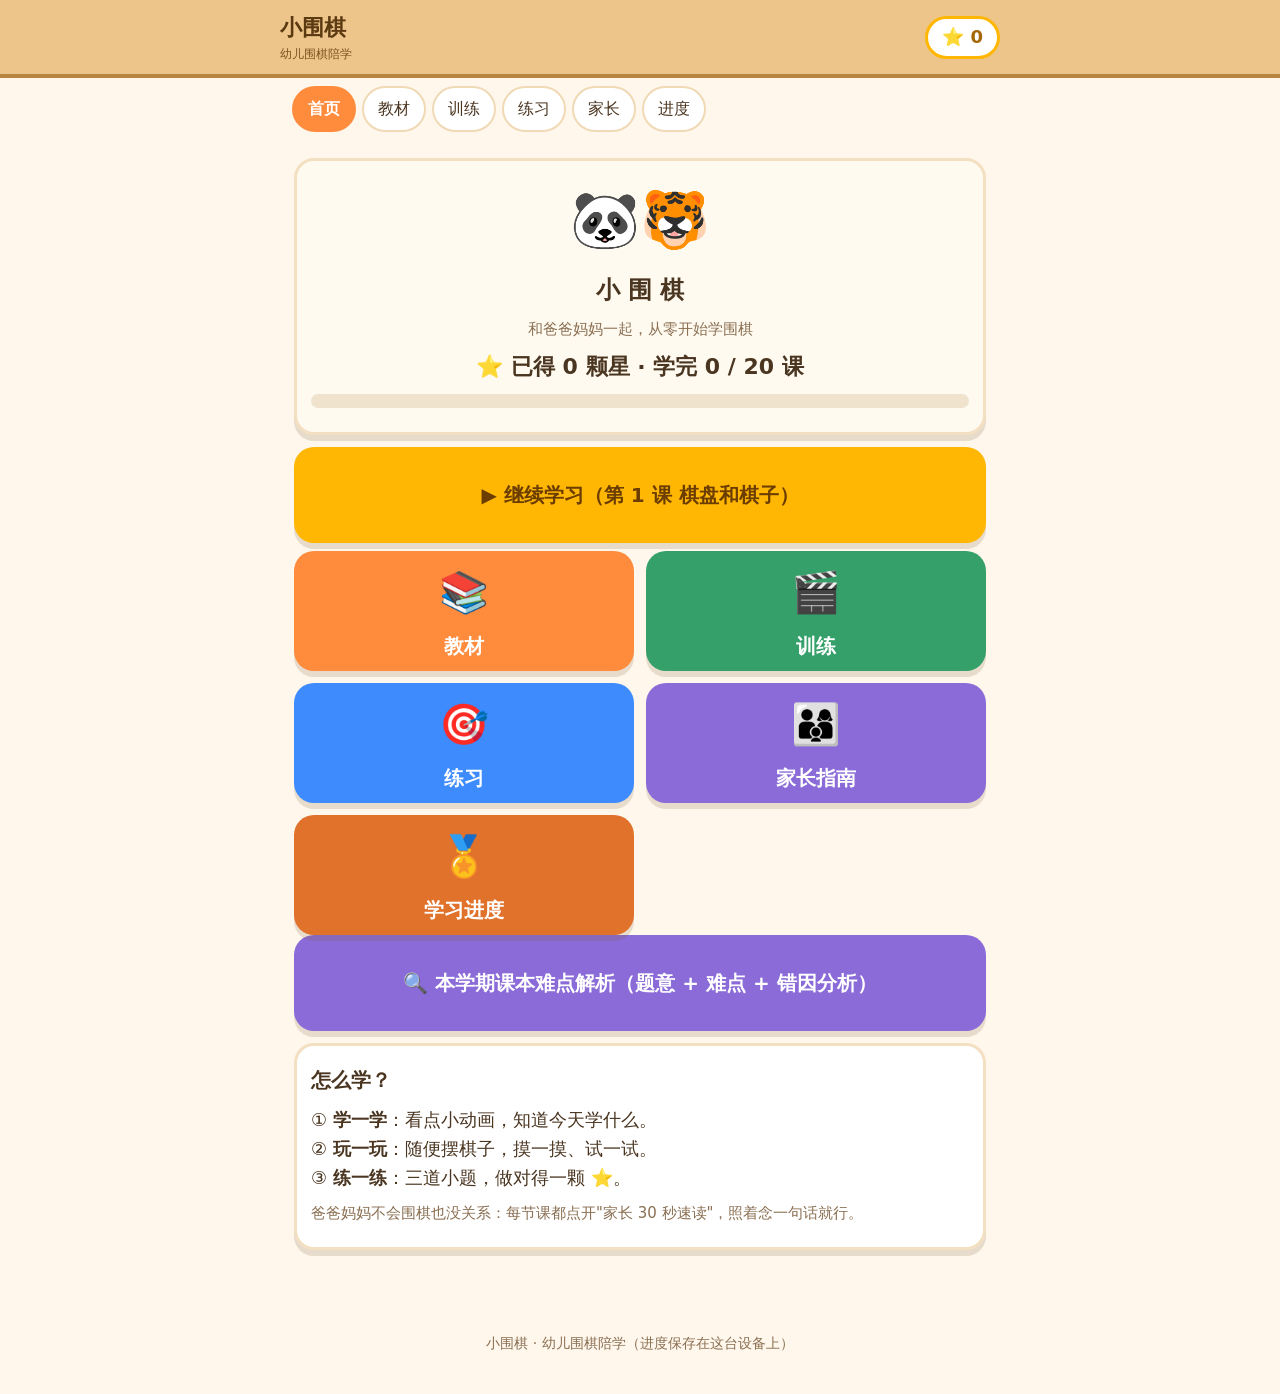
==== index.html @ 40fe3011 "幼儿围棋陪学网站：20课主线 + 逐题讲解 + 错因分析 + 难点解析页" ====
<!DOCTYPE html>
<html lang="zh-CN">
<head>
<meta charset="utf-8">
<meta name="viewport" content="width=device-width, initial-scale=1">
<title>小围棋 · 幼儿围棋陪学</title>
<link rel="stylesheet" href="assets/css/main.css">
</head>
<body>
<div id="shell"></div>
<div class="wrap">
  <div class="card warm" style="text-align:center">
    <div style="font-size:56px">🐼🐯</div>
    <h1 style="margin:6px 0">小 围 棋</h1>
    <p class="muted">和爸爸妈妈一起，从零开始学围棋</p>
    <p style="font-size:22px;font-weight:700">⭐ 已得 <span id="stars">0</span> 颗星 · 学完 <span id="done">0</span> / 20 课</p>
    <div class="progress-line" style="margin:10px 0"><i id="bar" style="width:0%"></i></div>
  </div>

  <a class="home-btn wide" id="continueBtn" href="lesson/index.html?id=p01">▶ 继续学习（第 1 课）</a>

  <div class="home-grid">
    <a class="home-btn c1" href="textbook/index.html"><span class="emo">📚</span>教材</a>
    <a class="home-btn c2" href="training/index.html"><span class="emo">🎬</span>训练</a>
    <a class="home-btn c3" href="exercises/index.html"><span class="emo">🎯</span>练习</a>
    <a class="home-btn c4" href="parents/index.html"><span class="emo">👨‍👩‍👦</span>家长指南</a>
    <a class="home-btn c5" href="progress/index.html"><span class="emo">🏅</span>学习进度</a>
  </div>

  <a class="home-btn wide" href="parents/difficulty.html" style="background:#8a6bd8;color:#fff">🔍 本学期课本难点解析（题意 + 难点 + 错因分析）</a>

  <div class="card">
    <h2 style="margin-top:4px">怎么学？</h2>
    <p>① <b>学一学</b>：看点小动画，知道今天学什么。<br>
       ② <b>玩一玩</b>：随便摆棋子，摸一摸、试一试。<br>
       ③ <b>练一练</b>：三道小题，做对得一颗 ⭐。</p>
    <p class="muted">爸爸妈妈不会围棋也没关系：每节课都点开"家长 30 秒速读"，照着念一句话就行。</p>
  </div>
</div>
<footer>小围棋 · 幼儿围棋陪学（进度保存在这台设备上）</footer>

<script src="assets/js/engine.js"></script>
<script src="data/curriculum.js"></script>
<script src="assets/js/app.js"></script>
<script>
(function () {
  WQ.shell('home');
  var C = window.WQ_CURRICULUM;
  var d = WQ.Progress.load();
  document.getElementById('stars').textContent = WQ.Progress.totalStars();
  var done = WQ.Progress.doneCount(C);
  document.getElementById('done').textContent = done;
  document.getElementById('bar').style.width = Math.round(done / C.length * 100) + '%';

  var last = d.last;
  var nextId = last || 'p01';
  if (last) {
    var i = C.findIndex(function (l) { return l.id === last; });
    if (i >= 0 && WQ.Progress.isDone(last) && i + 1 < C.length) nextId = C[i + 1].id;
  }
  var li = C.findIndex(function (l) { return l.id === nextId; });
  document.getElementById('continueBtn').href = 'lesson/index.html?id=' + nextId;
  document.getElementById('continueBtn').textContent = '▶ 继续学习（第 ' + (li + 1) + ' 课 ' + C[li].title + '）';
})();
</script>
</body>
</html>
---- assets/css/main.css ----
/* 幼儿围棋自学网站 · 主样式：暖色木纹、超大棋盘、大按钮、少文字 */
:root {
  --bg: #fff7ec;
  --bg-soft: #ffeed6;
  --wood: #edc489;
  --wood-line: #b8853f;
  --ink: #4a3520;
  --ink-soft: #8a6f52;
  --stone-b: #2f2b28;
  --stone-w: #fffdf8;
  --accent: #ff8b3d;
  --accent-2: #ffb703;
  --green: #35a06a;
  --blue: #3d8bfd;
  --red: #e8543f;
  --purple: #8a6bd8;
  --radius: 20px;
  --shadow: 0 6px 0 rgba(120, 88, 50, .18);
  --font: "PingFang SC", "HarmonyOS Sans SC", "Hiragino Sans GB", "Microsoft YaHei", system-ui, -apple-system, sans-serif;
}

* { box-sizing: border-box; -webkit-tap-highlight-color: transparent; }
html, body { margin: 0; padding: 0; }
body {
  background: var(--bg);
  color: var(--ink);
  font-family: var(--font);
  font-size: 18px;
  line-height: 1.6;
  padding-bottom: 40px;
}
img, svg { max-width: 100%; }

.wrap { max-width: 720px; margin: 0 auto; padding: 12px 14px 40px; }

/* 顶部导航 */
.topbar {
  background: var(--wood);
  border-bottom: 4px solid var(--wood-line);
  padding: 10px 12px;
  position: sticky; top: 0; z-index: 30;
}
.topbar .inner { max-width: 720px; margin: 0 auto; display: flex; align-items: center; gap: 10px; }
.logo { font-size: 22px; font-weight: 700; color: #5b3a12; text-decoration: none; white-space: nowrap; }
.logo small { display: block; font-size: 12px; font-weight: 400; color: #7a5622; }
.stars-badge {
  margin-left: auto; background: #fff; border: 3px solid var(--accent-2);
  border-radius: 999px; padding: 4px 14px; font-weight: 700; color: #a4680a; font-size: 18px;
}
.navlist { display: flex; gap: 6px; overflow-x: auto; padding: 8px 12px 2px; max-width: 720px; margin: 0 auto; }
.navlist a {
  flex: 0 0 auto; text-decoration: none; background: #fff; color: var(--ink);
  border-radius: 999px; padding: 8px 14px; font-size: 16px; border: 2px solid #f0d9b5;
}
.navlist a.on { background: var(--accent); color: #fff; border-color: var(--accent); font-weight: 700; }

/* 标题 */
h1 { font-size: 24px; margin: 16px 0 10px; }
h2 { font-size: 20px; margin: 22px 0 10px; }
h3 { font-size: 18px; margin: 16px 0 8px; }
p { margin: 8px 0; }
.muted { color: var(--ink-soft); font-size: 15px; }

/* 按钮 */
.btn {
  display: inline-flex; align-items: center; justify-content: center; gap: 8px;
  min-height: 64px; padding: 10px 22px; border-radius: 999px; border: none;
  background: #fff; color: var(--ink); font-size: 20px; font-family: var(--font);
  font-weight: 700; cursor: pointer; box-shadow: var(--shadow); border: 3px solid #f0d9b5;
}
.btn:active { transform: translateY(3px); box-shadow: none; }
.btn-primary { background: var(--accent); color: #fff; border-color: #e0722c; }
.btn-green { background: var(--green); color: #fff; border-color: #2b8a58; }
.btn-blue { background: var(--blue); color: #fff; border-color: #2f74d8; }
.btn-purple { background: var(--purple); color: #fff; border-color: #7055bd; }
.btn-big { min-height: 78px; font-size: 24px; width: 100%; }
.btn[disabled] { opacity: .45; cursor: not-allowed; }
.btn-row { display: flex; gap: 10px; flex-wrap: wrap; }
.btn-row .btn { flex: 1 1 140px; }

/* 卡片 */
.card {
  background: #fff; border: 3px solid #f3e0c2; border-radius: var(--radius);
  padding: 14px; margin: 12px 0; box-shadow: var(--shadow);
}
.card.warm { background: #fffaf0; }

/* 首页大按钮 */
.home-grid { display: grid; grid-template-columns: 1fr 1fr; gap: 12px; margin-top: 8px; }
.home-btn {
  display: flex; flex-direction: column; align-items: center; justify-content: center;
  gap: 6px; min-height: 120px; border-radius: var(--radius); text-decoration: none;
  color: #fff; font-weight: 700; font-size: 20px; box-shadow: var(--shadow);
}
.home-btn span.emo { font-size: 40px; }
.home-btn.c1 { background: var(--accent); }
.home-btn.c2 { background: var(--green); }
.home-btn.c3 { background: var(--blue); }
.home-btn.c4 { background: var(--purple); }
.home-btn.c5 { background: #e0722c; }
.home-btn.wide { grid-column: 1 / -1; min-height: 96px; background: var(--accent-2); color: #6b3d00; }

/* 课程列表 */
.stage-title { margin: 22px 0 6px; font-size: 19px; font-weight: 700; color: #8a5a1e; }
.lesson-item {
  display: flex; align-items: center; gap: 12px; background: #fff; border: 3px solid #f3e0c2;
  border-radius: var(--radius); padding: 12px 14px; margin: 10px 0; text-decoration: none; color: var(--ink);
  box-shadow: var(--shadow);
}
.lesson-item .no {
  flex: 0 0 54px; height: 54px; border-radius: 16px; background: var(--bg-soft);
  display: flex; align-items: center; justify-content: center; font-size: 26px;
}
.lesson-item .txt { flex: 1; }
.lesson-item .txt b { font-size: 19px; display: block; }
.lesson-item .txt span { font-size: 14px; color: var(--ink-soft); }
.lesson-item.done { border-color: var(--green); }
.lesson-item .stars { font-size: 20px; letter-spacing: 2px; }
.dim { color: #d8c8ae; }

/* 棋盘 */
.board-box { background: var(--wood); border: 6px solid var(--wood-line); border-radius: 18px; padding: 6px; box-shadow: var(--shadow); }
.board-svg { display: block; width: 100%; height: auto; touch-action: manipulation; }
.board-svg .stone-new { animation: pop .28s ease-out; }
@keyframes pop { 0% { transform: scale(.2); opacity: 0; } 70% { transform: scale(1.15); } 100% { transform: scale(1); opacity: 1; } }
.board-svg.shake { animation: shake .4s; }
@keyframes shake { 0%,100% { transform: translateX(0); } 25% { transform: translateX(-6px); } 75% { transform: translateX(6px); } }
.lib-dot { animation: breathe 1.6s infinite; }
@keyframes breathe { 0%,100% { opacity: .35; } 50% { opacity: 1; } }
.captured { transition: opacity .2s, transform .3s; }

/* 棋子托盘 */
.tray { display: flex; gap: 14px; align-items: center; justify-content: center; margin: 12px 0; }
.tray .piece {
  width: 74px; height: 74px; border-radius: 50%; cursor: grab; display: flex;
  align-items: center; justify-content: center; box-shadow: var(--shadow); font-size: 12px; color: #999;
}
.tray .piece.black { background: radial-gradient(circle at 35% 30%, #6b6560, var(--stone-b) 70%); border: 3px solid #1e1b19; }
.tray .piece.white { background: radial-gradient(circle at 35% 30%, #fff, #efe7db 70%); border: 3px solid #cbbda8; }
.tray .piece.on { outline: 5px solid var(--accent); outline-offset: 3px; }

/* 提示条 */
.tipbar {
  background: #fff; border: 3px dashed var(--accent-2); border-radius: var(--radius);
  padding: 12px 14px; font-size: 18px; margin: 10px 0; min-height: 62px;
  display: flex; align-items: center; gap: 10px;
}
.tipbar.good { border-color: var(--green); background: #eefaf2; }
.tipbar.bad { border-color: #f0a89c; background: #fff2ef; }
.mascot { font-size: 34px; flex: 0 0 auto; }

/* 家长角 */
.parent-box { background: #f6f1ff; border: 3px solid #d9cbf7; border-radius: var(--radius); margin: 14px 0; }
.parent-box summary {
  cursor: pointer; padding: 14px; font-weight: 700; font-size: 18px; list-style: none;
  display: flex; align-items: center; gap: 8px;
}
.parent-box summary::-webkit-details-marker { display: none; }
.parent-box .body { padding: 0 14px 14px; font-size: 16px; }
.parent-box .body p { margin: 6px 0; }
.parent-box b { color: #5a3fa8; }

/* 进度条与星星 */
.star { color: var(--accent-2); font-size: 22px; }
.star.off { color: #e3d6bd; }
.progress-line { height: 14px; background: #f0e3cd; border-radius: 999px; overflow: hidden; }
.progress-line i { display: block; height: 100%; background: var(--green); }

/* 反馈动画 */
.fly-star { position: fixed; font-size: 40px; pointer-events: none; z-index: 99; animation: fly 1s ease-out forwards; }
@keyframes fly { 0% { transform: translateY(0) scale(.5); opacity: 1; } 100% { transform: translateY(-120px) scale(1.4); opacity: 0; } }
.confetti { position: fixed; inset: 0; pointer-events: none; z-index: 98; overflow: hidden; }
.confetti i { position: absolute; width: 10px; height: 16px; border-radius: 3px; animation: fall 1.6s linear forwards; }
@keyframes fall { 0% { transform: translateY(-20px) rotate(0); opacity: 1; } 100% { transform: translateY(105vh) rotate(720deg); opacity: .9; } }

/* 关卡按钮 */
.level-row { display: flex; gap: 10px; margin: 10px 0; }
.level-btn {
  flex: 1; border: 3px solid #f0d9b5; background: #fff; border-radius: var(--radius);
  padding: 12px 6px; text-align: center; font-weight: 700; cursor: pointer; font-family: var(--font); font-size: 16px;
}
.level-btn .lv { display: block; font-size: 26px; }
.level-btn.done { border-color: var(--green); background: #eefaf2; }
.level-btn.locked { opacity: .5; }

/* 表格 */
table { width: 100%; border-collapse: collapse; font-size: 16px; }
th, td { border-bottom: 1px solid #f0e3cd; padding: 8px 6px; text-align: left; }
th { color: #8a5a1e; }

footer { text-align: center; color: var(--ink-soft); font-size: 14px; margin-top: 30px; }

@media (max-width: 400px) {
  .home-grid { grid-template-columns: 1fr; }
  body { font-size: 17px; }
}
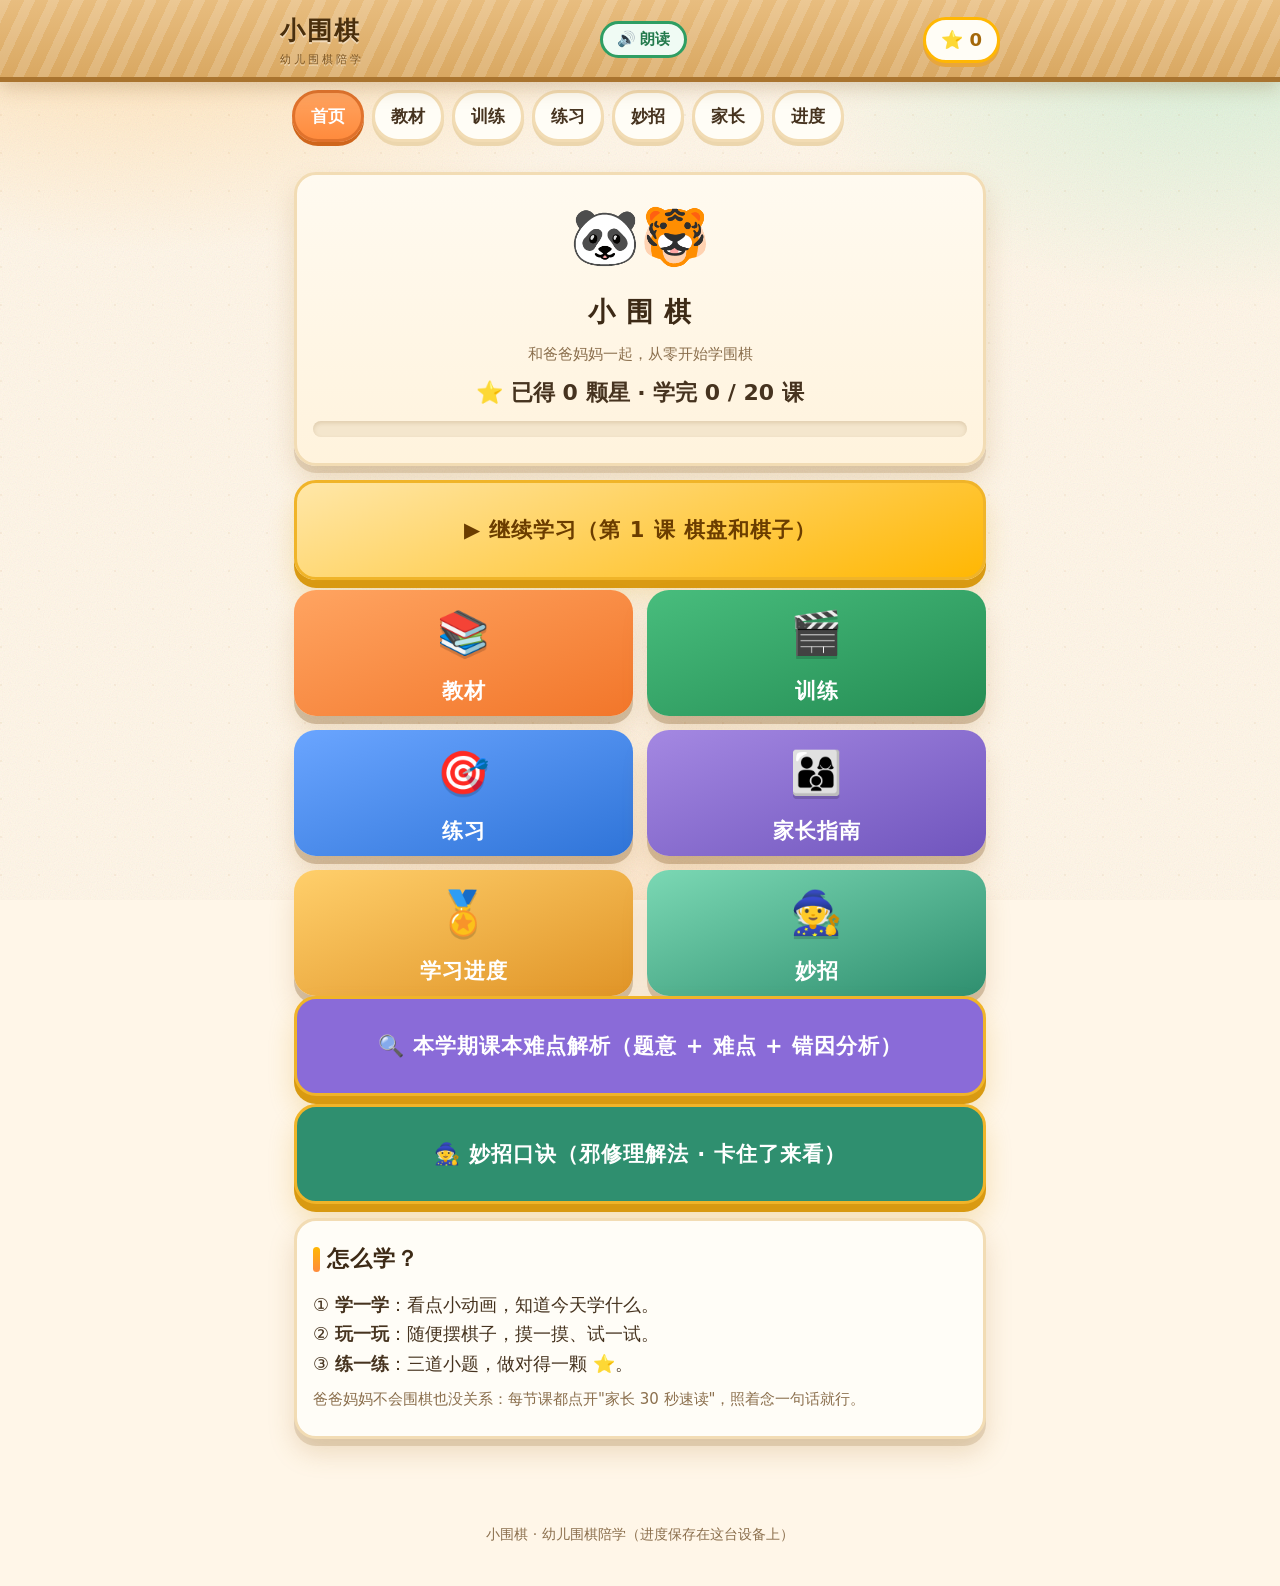
==== commit f4974326: "新增妙招口诀体系：56 条邪修理解法（通用4 + 20课42 + 课本难点10），妙招大全页 + 课程页卡片 + 讲解区联动" ====
--- a/index.html
+++ b/index.html
@@ -25,9 +25,11 @@
     <a class="home-btn c3" href="exercises/index.html"><span class="emo">🎯</span>练习</a>
     <a class="home-btn c4" href="parents/index.html"><span class="emo">👨‍👩‍👦</span>家长指南</a>
     <a class="home-btn c5" href="progress/index.html"><span class="emo">🏅</span>学习进度</a>
+    <a class="home-btn c6" href="tricks/index.html"><span class="emo">🧙</span>妙招</a>
   </div>
 
   <a class="home-btn wide" href="parents/difficulty.html" style="background:#8a6bd8;color:#fff">🔍 本学期课本难点解析（题意 + 难点 + 错因分析）</a>
+  <a class="home-btn wide" href="tricks/index.html" style="background:#2f8f6f;color:#fff;margin-top:8px">🧙 妙招口诀（邪修理解法 · 卡住了来看）</a>
 
   <div class="card">
     <h2 style="margin-top:4px">怎么学？</h2>
--- a/assets/css/main.css
+++ b/assets/css/main.css
@@ -1,196 +1,363 @@
-/* 幼儿围棋自学网站 · 主样式：暖色木纹、超大棋盘、大按钮、少文字 */
+/* 幼儿围棋自学网站 · 主样式
+   设计方向：趣味玩具风（Fun Toy）+ 纸工质感
+   记忆点：暖木色棋盘像"摆在桌上的小木盘"，配 means 纸质噪点背景 + 圆体胖胖标题 + 按钮按下会"压扁"的手感
+   性能：纯 CSS 动画，尊重 prefers-reduced-motion
+*/
 :root {
-  --bg: #fff7ec;
-  --bg-soft: #ffeed6;
-  --wood: #edc489;
-  --wood-line: #b8853f;
-  --ink: #4a3520;
-  --ink-soft: #8a6f52;
+  /* —— 调色：主色 70% 暖木/奶油，辅助 20% 橘+绿，强调 10% 蓝紫 */
+  --bg: #fff6e8;
+  --bg-soft: #ffedd2;
+  --wood: #e8bd7f;
+  --wood-mid: #d9a862;
+  --wood-line: #a9742f;
+  --ink: #46331f;
+  --ink-soft: #8b6f4d;
   --stone-b: #2f2b28;
   --stone-w: #fffdf8;
   --accent: #ff8b3d;
   --accent-2: #ffb703;
-  --green: #35a06a;
+  --green: #2f9e63;
   --blue: #3d8bfd;
   --red: #e8543f;
   --purple: #8a6bd8;
-  --radius: 20px;
-  --shadow: 0 6px 0 rgba(120, 88, 50, .18);
+
+  --radius: 22px;
+  --radius-sm: 16px;
+  --shadow: 0 7px 0 rgba(146, 104, 52, .20);
+  --shadow-lift: 0 14px 26px rgba(174, 122, 52, .22);
+
+  /* —— 字体：中文优先圆体（儿童友好），避免千篇一律的黑体 */
+  --font-display: "Yuanti SC", "圆体-简", "PingFang SC", "HarmonyOS Sans SC", "Hiragino Sans GB", "Microsoft YaHei", system-ui, sans-serif;
   --font: "PingFang SC", "HarmonyOS Sans SC", "Hiragino Sans GB", "Microsoft YaHei", system-ui, -apple-system, sans-serif;
+
+  /* 纸张噪点（内联 SVG，无外部资源） */
+  --noise: url("data:image/svg+xml,%3Csvg xmlns='http://www.w3.org/2000/svg' width='140' height='140'%3E%3Cfilter id='n'%3E%3CfeTurbulence type='fractalNoise' baseFrequency='0.85' numOctaves='3' stitchTiles='stitch'/%3E%3C/filter%3E%3Crect width='140' height='140' filter='url(%23n)' opacity='0.5'/%3E%3C/svg%3E");
 }
 
 * { box-sizing: border-box; -webkit-tap-highlight-color: transparent; }
 html, body { margin: 0; padding: 0; }
 body {
-  background: var(--bg);
   color: var(--ink);
   font-family: var(--font);
   font-size: 18px;
-  line-height: 1.6;
+  line-height: 1.65;
   padding-bottom: 40px;
-}
+  background-color: var(--bg);
+  background-image:
+    radial-gradient(900px 520px at 12% -8%, #ffdca8 0%, rgba(255, 220, 168, 0) 62%),
+    radial-gradient(760px 460px at 96% 4%, #d8f0d9 0%, rgba(216, 240, 217, 0) 58%),
+    radial-gradient(700px 500px at 50% 110%, #ffe6c9 0%, rgba(255, 230, 201, 0) 60%);
+  background-attachment: fixed;
+}
+/* 纸质颗粒 + 淡淡的棋格点阵，给整个页面一层"手工纸"质感 */
+body::before {
+  content: ""; position: fixed; inset: 0; pointer-events: none; z-index: 0;
+  background-image: var(--noise); opacity: .22; mix-blend-mode: multiply;
+}
+body::after {
+  content: ""; position: fixed; inset: 0; pointer-events: none; z-index: 0;
+  background-image: radial-gradient(circle at 1px 1px, rgba(169, 116, 47, .16) 1px, transparent 0);
+  background-size: 38px 38px; opacity: .5;
+}
+#shell, .wrap, footer { position: relative; z-index: 1; }
 img, svg { max-width: 100%; }
 
 .wrap { max-width: 720px; margin: 0 auto; padding: 12px 14px 40px; }
 
-/* 顶部导航 */
+/* ---------- 顶部导航：桌面上的木牌 ---------- */
 .topbar {
-  background: var(--wood);
-  border-bottom: 4px solid var(--wood-line);
-  padding: 10px 12px;
+  background:
+    repeating-linear-gradient(115deg, rgba(255,255,255,.16) 0 10px, rgba(255,255,255,0) 10px 22px),
+    linear-gradient(180deg, var(--wood) 0%, var(--wood-mid) 100%);
+  border-bottom: 5px solid var(--wood-line);
+  padding: 10px 12px 8px;
   position: sticky; top: 0; z-index: 30;
+  box-shadow: 0 6px 18px rgba(146, 104, 52, .28);
 }
 .topbar .inner { max-width: 720px; margin: 0 auto; display: flex; align-items: center; gap: 10px; }
-.logo { font-size: 22px; font-weight: 700; color: #5b3a12; text-decoration: none; white-space: nowrap; }
-.logo small { display: block; font-size: 12px; font-weight: 400; color: #7a5622; }
+.logo {
+  font-family: var(--font-display);
+  font-size: 25px; font-weight: 800; letter-spacing: 2px;
+  color: #4a2f0d; text-decoration: none; white-space: nowrap;
+  text-shadow: 0 2px 0 rgba(255, 255, 255, .45);
+}
+.logo small { display: block; font-size: 11px; font-weight: 500; letter-spacing: 3px; color: #7c5624; font-family: var(--font); }
 .stars-badge {
-  margin-left: auto; background: #fff; border: 3px solid var(--accent-2);
-  border-radius: 999px; padding: 4px 14px; font-weight: 700; color: #a4680a; font-size: 18px;
-}
-.navlist { display: flex; gap: 6px; overflow-x: auto; padding: 8px 12px 2px; max-width: 720px; margin: 0 auto; }
+  margin-left: auto; background: #fffdf6; border: 3px solid var(--accent-2);
+  border-radius: 999px; padding: 5px 15px; font-weight: 800; color: #a4680a; font-size: 18px;
+  box-shadow: 0 4px 0 #e8a63c;
+}
+.navlist { display: flex; gap: 8px; overflow-x: auto; padding: 8px 12px 4px; max-width: 720px; margin: 0 auto; scrollbar-width: none; }
+.navlist::-webkit-scrollbar { display: none; }
 .navlist a {
-  flex: 0 0 auto; text-decoration: none; background: #fff; color: var(--ink);
-  border-radius: 999px; padding: 8px 14px; font-size: 16px; border: 2px solid #f0d9b5;
-}
-.navlist a.on { background: var(--accent); color: #fff; border-color: var(--accent); font-weight: 700; }
-
-/* 标题 */
-h1 { font-size: 24px; margin: 16px 0 10px; }
-h2 { font-size: 20px; margin: 22px 0 10px; }
-h3 { font-size: 18px; margin: 16px 0 8px; }
+  flex: 0 0 auto; text-decoration: none; background: #fffdf6; color: var(--ink);
+  border-radius: 999px; padding: 9px 16px; font-size: 17px; font-weight: 700;
+  border: 3px solid #f2dcb4; box-shadow: 0 4px 0 #ecd6ad;
+  transition: transform .18s ease, box-shadow .18s ease, background .2s ease;
+}
+.navlist a:hover { transform: translateY(-2px); box-shadow: 0 6px 0 #ecd6ad; }
+.navlist a:active { transform: translateY(2px); box-shadow: 0 2px 0 #ecd6ad; }
+.navlist a.on {
+  background: linear-gradient(180deg, #ffa461, var(--accent));
+  color: #fff; border-color: #e0722c; box-shadow: 0 4px 0 #cf661c;
+  animation: navpop .3s ease-out;
+}
+@keyframes navpop { 0% { transform: scale(.86); } 60% { transform: scale(1.06); } 100% { transform: scale(1); } }
+
+/* ---------- 标题：圆体胖胖字 + 橘色强调条 ---------- */
+h1, h2, h3 { font-family: var(--font-display); font-weight: 800; letter-spacing: 1px; color: #3d2a16; }
+h1 { font-size: 27px; margin: 18px 0 12px; }
+h2 { font-size: 22px; margin: 26px 0 12px; position: relative; padding-left: 14px; }
+h2::before {
+  content: ""; position: absolute; left: 0; top: 6px; bottom: 6px; width: 7px;
+  border-radius: 999px; background: linear-gradient(180deg, var(--accent-2), var(--accent));
+}
+h3 { font-size: 19px; margin: 16px 0 8px; }
 p { margin: 8px 0; }
 .muted { color: var(--ink-soft); font-size: 15px; }
 
-/* 按钮 */
+/* ---------- 按钮：像可以按下去的橡皮糖 ---------- */
 .btn {
   display: inline-flex; align-items: center; justify-content: center; gap: 8px;
   min-height: 64px; padding: 10px 22px; border-radius: 999px; border: none;
-  background: #fff; color: var(--ink); font-size: 20px; font-family: var(--font);
-  font-weight: 700; cursor: pointer; box-shadow: var(--shadow); border: 3px solid #f0d9b5;
-}
-.btn:active { transform: translateY(3px); box-shadow: none; }
-.btn-primary { background: var(--accent); color: #fff; border-color: #e0722c; }
-.btn-green { background: var(--green); color: #fff; border-color: #2b8a58; }
-.btn-blue { background: var(--blue); color: #fff; border-color: #2f74d8; }
-.btn-purple { background: var(--purple); color: #fff; border-color: #7055bd; }
-.btn-big { min-height: 78px; font-size: 24px; width: 100%; }
+  background: linear-gradient(180deg, #fffdf8, #fff2df); color: var(--ink);
+  font-size: 20px; font-family: var(--font-display); font-weight: 800; letter-spacing: 1px;
+  cursor: pointer; box-shadow: 0 6px 0 #e8cfa4, 0 10px 18px rgba(174, 122, 52, .16);
+  border: 3px solid #f0d9b5;
+  transition: transform .14s ease, box-shadow .14s ease, filter .2s ease;
+}
+.btn:hover { transform: translateY(-2px); box-shadow: 0 8px 0 #e8cfa4, 0 14px 22px rgba(174, 122, 52, .2); }
+.btn:active { transform: translateY(4px) scale(.99); box-shadow: 0 2px 0 #e8cfa4; }
+.btn:focus-visible { outline: 4px solid var(--blue); outline-offset: 3px; }
+.btn-primary { background: linear-gradient(180deg, #ffa461, var(--accent)); color: #fff; border-color: #e0722c; box-shadow: 0 6px 0 #cf661c, 0 10px 18px rgba(232, 118, 32, .28); }
+.btn-primary:hover { box-shadow: 0 8px 0 #cf661c, 0 14px 22px rgba(232, 118, 32, .32); }
+.btn-green { background: linear-gradient(180deg, #48bd7d, var(--green)); color: #fff; border-color: #2b8a58; box-shadow: 0 6px 0 #22794b, 0 10px 18px rgba(47, 158, 99, .26); }
+.btn-blue { background: linear-gradient(180deg, #6aa5ff, var(--blue)); color: #fff; border-color: #2f74d8; box-shadow: 0 6px 0 #2670cd, 0 10px 18px rgba(61, 139, 253, .26); }
+.btn-purple { background: linear-gradient(180deg, #a488e2, var(--purple)); color: #fff; border-color: #7055bd; box-shadow: 0 6px 0 #6a4fb5, 0 10px 18px rgba(138, 107, 216, .26); }
+.btn-big { min-height: 80px; font-size: 24px; width: 100%; }
+.btn.small { min-height: 52px; font-size: 17px; padding: 6px 16px; }
 .btn[disabled] { opacity: .45; cursor: not-allowed; }
 .btn-row { display: flex; gap: 10px; flex-wrap: wrap; }
 .btn-row .btn { flex: 1 1 140px; }
-
-/* 卡片 */
+.btn-row .btn.small { flex: 0 0 auto; }
+
+/* ---------- 卡片：手工纸片，微微错落 ---------- */
 .card {
-  background: #fff; border: 3px solid #f3e0c2; border-radius: var(--radius);
-  padding: 14px; margin: 12px 0; box-shadow: var(--shadow);
-}
-.card.warm { background: #fffaf0; }
-
-/* 首页大按钮 */
-.home-grid { display: grid; grid-template-columns: 1fr 1fr; gap: 12px; margin-top: 8px; }
+  background: #fffdf7; border: 3px solid #f2dcb4; border-radius: var(--radius);
+  padding: 16px; margin: 14px 0;
+  box-shadow: var(--shadow), var(--shadow-lift);
+  animation: rise .45s cubic-bezier(.2, .9, .3, 1.2) both;
+}
+.card.warm { background: linear-gradient(180deg, #fffaf0, #fff3dd); }
+.card:nth-of-type(2) { animation-delay: .06s; }
+.card:nth-of-type(3) { animation-delay: .12s; }
+.card:nth-of-type(4) { animation-delay: .18s; }
+@keyframes rise { from { opacity: 0; transform: translateY(14px); } to { opacity: 1; transform: none; } }
+
+/* ---------- 首页大按钮：错落的积木 ---------- */
+.home-grid { display: grid; grid-template-columns: 1fr 1fr; gap: 14px; margin-top: 10px; }
 .home-btn {
   display: flex; flex-direction: column; align-items: center; justify-content: center;
-  gap: 6px; min-height: 120px; border-radius: var(--radius); text-decoration: none;
-  color: #fff; font-weight: 700; font-size: 20px; box-shadow: var(--shadow);
-}
-.home-btn span.emo { font-size: 40px; }
-.home-btn.c1 { background: var(--accent); }
-.home-btn.c2 { background: var(--green); }
-.home-btn.c3 { background: var(--blue); }
-.home-btn.c4 { background: var(--purple); }
-.home-btn.c5 { background: #e0722c; }
-.home-btn.wide { grid-column: 1 / -1; min-height: 96px; background: var(--accent-2); color: #6b3d00; }
-
-/* 课程列表 */
-.stage-title { margin: 22px 0 6px; font-size: 19px; font-weight: 700; color: #8a5a1e; }
+  gap: 6px; min-height: 126px; border-radius: var(--radius); text-decoration: none;
+  color: #fff; font-family: var(--font-display); font-weight: 800; letter-spacing: 1px; font-size: 21px;
+  box-shadow: 0 8px 0 rgba(120, 78, 24, .28), 0 16px 26px rgba(174, 122, 52, .2);
+  animation: rise .5s cubic-bezier(.2, .9, .3, 1.2) both;
+  transition: transform .18s ease, box-shadow .18s ease;
+}
+.home-btn:nth-child(1) { transform: rotate(-1.4deg); animation-delay: .05s; }
+.home-btn:nth-child(2) { transform: rotate(1.4deg); animation-delay: .1s; }
+.home-btn:nth-child(3) { transform: rotate(1deg); animation-delay: .15s; }
+.home-btn:nth-child(4) { transform: rotate(-1deg); animation-delay: .2s; }
+.home-btn:nth-child(5) { transform: rotate(-1.6deg); animation-delay: .25s; }
+.home-btn:hover { transform: rotate(0deg) translateY(-4px) scale(1.02); box-shadow: 0 12px 0 rgba(120, 78, 24, .26), 0 22px 32px rgba(174, 122, 52, .26); }
+.home-btn:active { transform: translateY(2px) scale(.99); }
+.home-btn span.emo { font-size: 42px; filter: drop-shadow(0 3px 0 rgba(0, 0, 0, .16)); }
+.home-btn.c1 { background: linear-gradient(160deg, #ffa461, #f2762a); }
+.home-btn.c2 { background: linear-gradient(160deg, #48bd7d, #248c53); }
+.home-btn.c3 { background: linear-gradient(160deg, #6aa5ff, #2f74d8); }
+.home-btn.c4 { background: linear-gradient(160deg, #a488e2, #7055bd); }
+.home-btn.c5 { background: linear-gradient(160deg, #ffcf6b, #e09427); }
+.home-btn.c6 { background: linear-gradient(160deg, #7bd8b4, #2f8f6f); }
+.home-btn.wide {
+  grid-column: 1 / -1; min-height: 100px; color: #6b3d00;
+  background: linear-gradient(160deg, #ffe7a8, var(--accent-2)); border: 3px solid #f0b429;
+  box-shadow: 0 8px 0 #d99a12, 0 16px 26px rgba(212, 154, 18, .24);
+}
+
+/* ---------- 课程列表 ---------- */
+.stage-title { margin: 26px 0 6px; font-size: 19px; font-weight: 800; color: #8a5a1e; font-family: var(--font-display); letter-spacing: 1px; }
 .lesson-item {
-  display: flex; align-items: center; gap: 12px; background: #fff; border: 3px solid #f3e0c2;
+  display: flex; align-items: center; gap: 12px; background: #fffdf7; border: 3px solid #f2dcb4;
   border-radius: var(--radius); padding: 12px 14px; margin: 10px 0; text-decoration: none; color: var(--ink);
-  box-shadow: var(--shadow);
-}
+  box-shadow: 0 5px 0 rgba(146, 104, 52, .16);
+  transition: transform .16s ease, box-shadow .16s ease;
+}
+.lesson-item:hover { transform: translateY(-3px); box-shadow: 0 9px 0 rgba(146, 104, 52, .18); }
+.lesson-item:active { transform: translateY(1px); }
 .lesson-item .no {
-  flex: 0 0 54px; height: 54px; border-radius: 16px; background: var(--bg-soft);
+  flex: 0 0 56px; height: 56px; border-radius: 18px; background: linear-gradient(180deg, #fff0d6, #ffe1b8);
+  border: 2px solid #f3d9ae;
   display: flex; align-items: center; justify-content: center; font-size: 26px;
 }
 .lesson-item .txt { flex: 1; }
-.lesson-item .txt b { font-size: 19px; display: block; }
+.lesson-item .txt b { font-size: 19px; display: block; font-family: var(--font-display); }
 .lesson-item .txt span { font-size: 14px; color: var(--ink-soft); }
-.lesson-item.done { border-color: var(--green); }
+.lesson-item.done { border-color: var(--green); background: linear-gradient(180deg, #f4fdf7, #eaf8ef); }
 .lesson-item .stars { font-size: 20px; letter-spacing: 2px; }
 .dim { color: #d8c8ae; }
 
-/* 棋盘 */
-.board-box { background: var(--wood); border: 6px solid var(--wood-line); border-radius: 18px; padding: 6px; box-shadow: var(--shadow); }
+/* ---------- 棋盘：桌上的小木盘 ---------- */
+.board-box {
+  background:
+    repeating-linear-gradient(96deg, rgba(255, 255, 255, .18) 0 8px, rgba(255, 255, 255, 0) 8px 20px),
+    linear-gradient(180deg, var(--wood) 0%, var(--wood-mid) 100%);
+  border: 6px solid var(--wood-line); border-radius: 20px; padding: 8px;
+  box-shadow: 0 10px 0 #8d5f24, 0 18px 30px rgba(146, 104, 52, .3), inset 0 2px 0 rgba(255, 255, 255, .3);
+}
 .board-svg { display: block; width: 100%; height: auto; touch-action: manipulation; }
 .board-svg .stone-new { animation: pop .28s ease-out; }
 @keyframes pop { 0% { transform: scale(.2); opacity: 0; } 70% { transform: scale(1.15); } 100% { transform: scale(1); opacity: 1; } }
 .board-svg.shake { animation: shake .4s; }
-@keyframes shake { 0%,100% { transform: translateX(0); } 25% { transform: translateX(-6px); } 75% { transform: translateX(6px); } }
+@keyframes shake { 0%, 100% { transform: translateX(0); } 25% { transform: translateX(-6px); } 75% { transform: translateX(6px); } }
 .lib-dot { animation: breathe 1.6s infinite; }
-@keyframes breathe { 0%,100% { opacity: .35; } 50% { opacity: 1; } }
+@keyframes breathe { 0%, 100% { opacity: .35; } 50% { opacity: 1; } }
 .captured { transition: opacity .2s, transform .3s; }
 
-/* 棋子托盘 */
-.tray { display: flex; gap: 14px; align-items: center; justify-content: center; margin: 12px 0; }
+/* ---------- 棋子托盘 ---------- */
+.tray { display: flex; gap: 16px; align-items: center; justify-content: center; margin: 14px 0; }
 .tray .piece {
-  width: 74px; height: 74px; border-radius: 50%; cursor: grab; display: flex;
+  width: 78px; height: 78px; border-radius: 50%; cursor: grab; display: flex;
   align-items: center; justify-content: center; box-shadow: var(--shadow); font-size: 12px; color: #999;
-}
+  transition: transform .16s ease;
+}
+.tray .piece:active { cursor: grabbing; transform: scale(1.06) rotate(-6deg); }
 .tray .piece.black { background: radial-gradient(circle at 35% 30%, #6b6560, var(--stone-b) 70%); border: 3px solid #1e1b19; }
 .tray .piece.white { background: radial-gradient(circle at 35% 30%, #fff, #efe7db 70%); border: 3px solid #cbbda8; }
 .tray .piece.on { outline: 5px solid var(--accent); outline-offset: 3px; }
 
-/* 提示条 */
+/* ---------- 提示条：吉祥物会说话 ---------- */
 .tipbar {
-  background: #fff; border: 3px dashed var(--accent-2); border-radius: var(--radius);
+  background: #fffdf7; border: 3px dashed var(--accent-2); border-radius: var(--radius);
   padding: 12px 14px; font-size: 18px; margin: 10px 0; min-height: 62px;
   display: flex; align-items: center; gap: 10px;
-}
-.tipbar.good { border-color: var(--green); background: #eefaf2; }
-.tipbar.bad { border-color: #f0a89c; background: #fff2ef; }
-.mascot { font-size: 34px; flex: 0 0 auto; }
-
-/* 家长角 */
-.parent-box { background: #f6f1ff; border: 3px solid #d9cbf7; border-radius: var(--radius); margin: 14px 0; }
+  box-shadow: 0 5px 0 rgba(236, 166, 28, .18);
+}
+.tipbar.good { border-color: var(--green); background: linear-gradient(180deg, #f2fdf6, #e6f8ee); box-shadow: 0 5px 0 rgba(47, 158, 99, .2); }
+.tipbar.bad { border-color: #f0a89c; background: linear-gradient(180deg, #fff6f3, #ffece7); box-shadow: 0 5px 0 rgba(232, 84, 63, .16); }
+.mascot { font-size: 36px; flex: 0 0 auto; line-height: 1; }
+.tipbar.talking .mascot { animation: talk .5s ease-in-out infinite alternate; }
+@keyframes talk { from { transform: translateY(0) rotate(-6deg); } to { transform: translateY(-6px) rotate(6deg); } }
+
+/* ---------- 家长角 ---------- */
+.parent-box { background: linear-gradient(180deg, #f8f4ff, #efe7ff); border: 3px solid #d9cbf7; border-radius: var(--radius); margin: 14px 0; box-shadow: 0 5px 0 rgba(138, 107, 216, .16); }
 .parent-box summary {
-  cursor: pointer; padding: 14px; font-weight: 700; font-size: 18px; list-style: none;
-  display: flex; align-items: center; gap: 8px;
+  cursor: pointer; padding: 14px; font-weight: 800; font-size: 18px; list-style: none;
+  display: flex; align-items: center; gap: 8px; font-family: var(--font-display);
 }
 .parent-box summary::-webkit-details-marker { display: none; }
 .parent-box .body { padding: 0 14px 14px; font-size: 16px; }
 .parent-box .body p { margin: 6px 0; }
 .parent-box b { color: #5a3fa8; }
 
-/* 进度条与星星 */
+/* ---------- 进度条与星星 ---------- */
 .star { color: var(--accent-2); font-size: 22px; }
 .star.off { color: #e3d6bd; }
-.progress-line { height: 14px; background: #f0e3cd; border-radius: 999px; overflow: hidden; }
-.progress-line i { display: block; height: 100%; background: var(--green); }
-
-/* 反馈动画 */
-.fly-star { position: fixed; font-size: 40px; pointer-events: none; z-index: 99; animation: fly 1s ease-out forwards; }
+.progress-line { height: 16px; background: #f4e6cd; border-radius: 999px; overflow: hidden; box-shadow: inset 0 2px 4px rgba(146, 104, 52, .2); }
+.progress-line i { display: block; height: 100%; background: linear-gradient(90deg, #7fd0a2, var(--green)); transition: width .5s cubic-bezier(.2,.9,.3,1.2); }
+
+/* ---------- 反馈动画 ---------- */
+.fly-star { position: fixed; font-size: 44px; pointer-events: none; z-index: 99; animation: fly 1s ease-out forwards; }
 @keyframes fly { 0% { transform: translateY(0) scale(.5); opacity: 1; } 100% { transform: translateY(-120px) scale(1.4); opacity: 0; } }
 .confetti { position: fixed; inset: 0; pointer-events: none; z-index: 98; overflow: hidden; }
 .confetti i { position: absolute; width: 10px; height: 16px; border-radius: 3px; animation: fall 1.6s linear forwards; }
 @keyframes fall { 0% { transform: translateY(-20px) rotate(0); opacity: 1; } 100% { transform: translateY(105vh) rotate(720deg); opacity: .9; } }
 
-/* 关卡按钮 */
+/* ---------- 关卡按钮 ---------- */
 .level-row { display: flex; gap: 10px; margin: 10px 0; }
 .level-btn {
-  flex: 1; border: 3px solid #f0d9b5; background: #fff; border-radius: var(--radius);
-  padding: 12px 6px; text-align: center; font-weight: 700; cursor: pointer; font-family: var(--font); font-size: 16px;
-}
-.level-btn .lv { display: block; font-size: 26px; }
-.level-btn.done { border-color: var(--green); background: #eefaf2; }
+  flex: 1; border: 3px solid #f2dcb4; background: linear-gradient(180deg, #fffdf8, #fff3dd); border-radius: var(--radius);
+  padding: 12px 6px; text-align: center; font-weight: 800; cursor: pointer; font-family: var(--font-display); font-size: 17px;
+  box-shadow: 0 5px 0 #ecd6ad; transition: transform .16s ease, box-shadow .16s ease;
+}
+.level-btn:hover { transform: translateY(-3px); box-shadow: 0 8px 0 #ecd6ad; }
+.level-btn:active { transform: translateY(2px); box-shadow: 0 2px 0 #ecd6ad; }
+.level-btn .lv { display: block; font-size: 28px; }
+.level-btn.done { border-color: var(--green); background: linear-gradient(180deg, #f4fdf7, #e6f8ee); }
 .level-btn.locked { opacity: .5; }
 
-/* 表格 */
+/* ---------- 讲解框 ---------- */
+.q-explain { animation: rise .3s ease-out both; }
+
+/* ---------- 表格 ---------- */
 table { width: 100%; border-collapse: collapse; font-size: 16px; }
 th, td { border-bottom: 1px solid #f0e3cd; padding: 8px 6px; text-align: left; }
-th { color: #8a5a1e; }
+th { color: #8a5a1e; font-family: var(--font-display); }
+
+/* ---------- 语音小开关 ---------- */
+.voice-chip {
+  display: inline-flex; align-items: center; gap: 6px; background: #fffdf7;
+  border: 3px solid #f2dcb4; border-radius: 999px; padding: 6px 14px;
+  font-size: 15px; font-weight: 700; color: var(--ink); cursor: pointer;
+}
+.voice-chip.on { border-color: var(--green); background: #f0fbf4; color: #237a4c; }
+.voice-chip:active { transform: translateY(2px); }
+
+/* ---------- 妙招口诀 ---------- */
+.trick-box {
+  background: linear-gradient(170deg, #fff8e8, #f3fbf6);
+  border: 3px dashed #f0c98a;
+}
+.trick-head { display: flex; align-items: center; gap: 10px; margin-bottom: 10px; }
+.trick-title {
+  font-size: 20px; font-weight: 900; color: #2f8f6f;
+  font-family: "Yuanti SC", "幼圆", var(--font-display);
+}
+.trick-head .btn { margin-left: auto; }
+.trick-item {
+  position: relative;
+  background: #fffdf8;
+  border: 2px solid #f2e3c4;
+  border-left: 8px solid var(--green);
+  border-radius: 14px;
+  padding: 12px 14px 12px 14px;
+  margin: 0 0 10px;
+  box-shadow: 0 3px 0 rgba(0, 0, 0, .06);
+}
+.trick-item:last-child { margin-bottom: 4px; }
+.trick-k {
+  display: inline-block; background: #fff3d6; color: #8a5a2b;
+  border-radius: 999px; padding: 2px 10px; font-size: 14px; font-weight: 800;
+}
+.trick-slogan {
+  font-size: 22px; font-weight: 900; line-height: 1.45; color: #23403a;
+  margin: 8px 0 6px; letter-spacing: .5px;
+  font-family: "Yuanti SC", "幼圆", var(--font-display);
+}
+.trick-magic { margin: 6px 0 0; font-size: 17px; line-height: 1.7; }
+.trick-try { margin: 6px 0 0; font-size: 16px; color: #2f6f57; }
+.trick-oops { margin: 6px 0 0; font-size: 16px; color: #b3522b; }
+.trick-item .trick-one { margin-top: 8px; }
+.q-trick {
+  margin: 8px 0 0; padding: 8px 10px; background: #f2fbf4;
+  border-radius: 10px; border: 1px dashed var(--green); font-size: 16px;
+}
+.search-box {
+  width: 100%; box-sizing: border-box; font-size: 18px; padding: 12px 14px;
+  border: 3px solid #f2dcb4; border-radius: 14px; background: #fffdf7;
+  color: var(--ink); font-family: inherit;
+}
+.search-box:focus { outline: none; border-color: var(--green); }
 
 footer { text-align: center; color: var(--ink-soft); font-size: 14px; margin-top: 30px; }
 
 @media (max-width: 400px) {
   .home-grid { grid-template-columns: 1fr; }
   body { font-size: 17px; }
-}
+  h1 { font-size: 24px; }
+}
+
+/* 无障碍：用户要求减少动效时，全部关掉 */
+@media (prefers-reduced-motion: reduce) {
+  *, *::before, *::after { animation: none !important; transition: none !important; }
+  .home-btn { transform: none !important; }
+}
